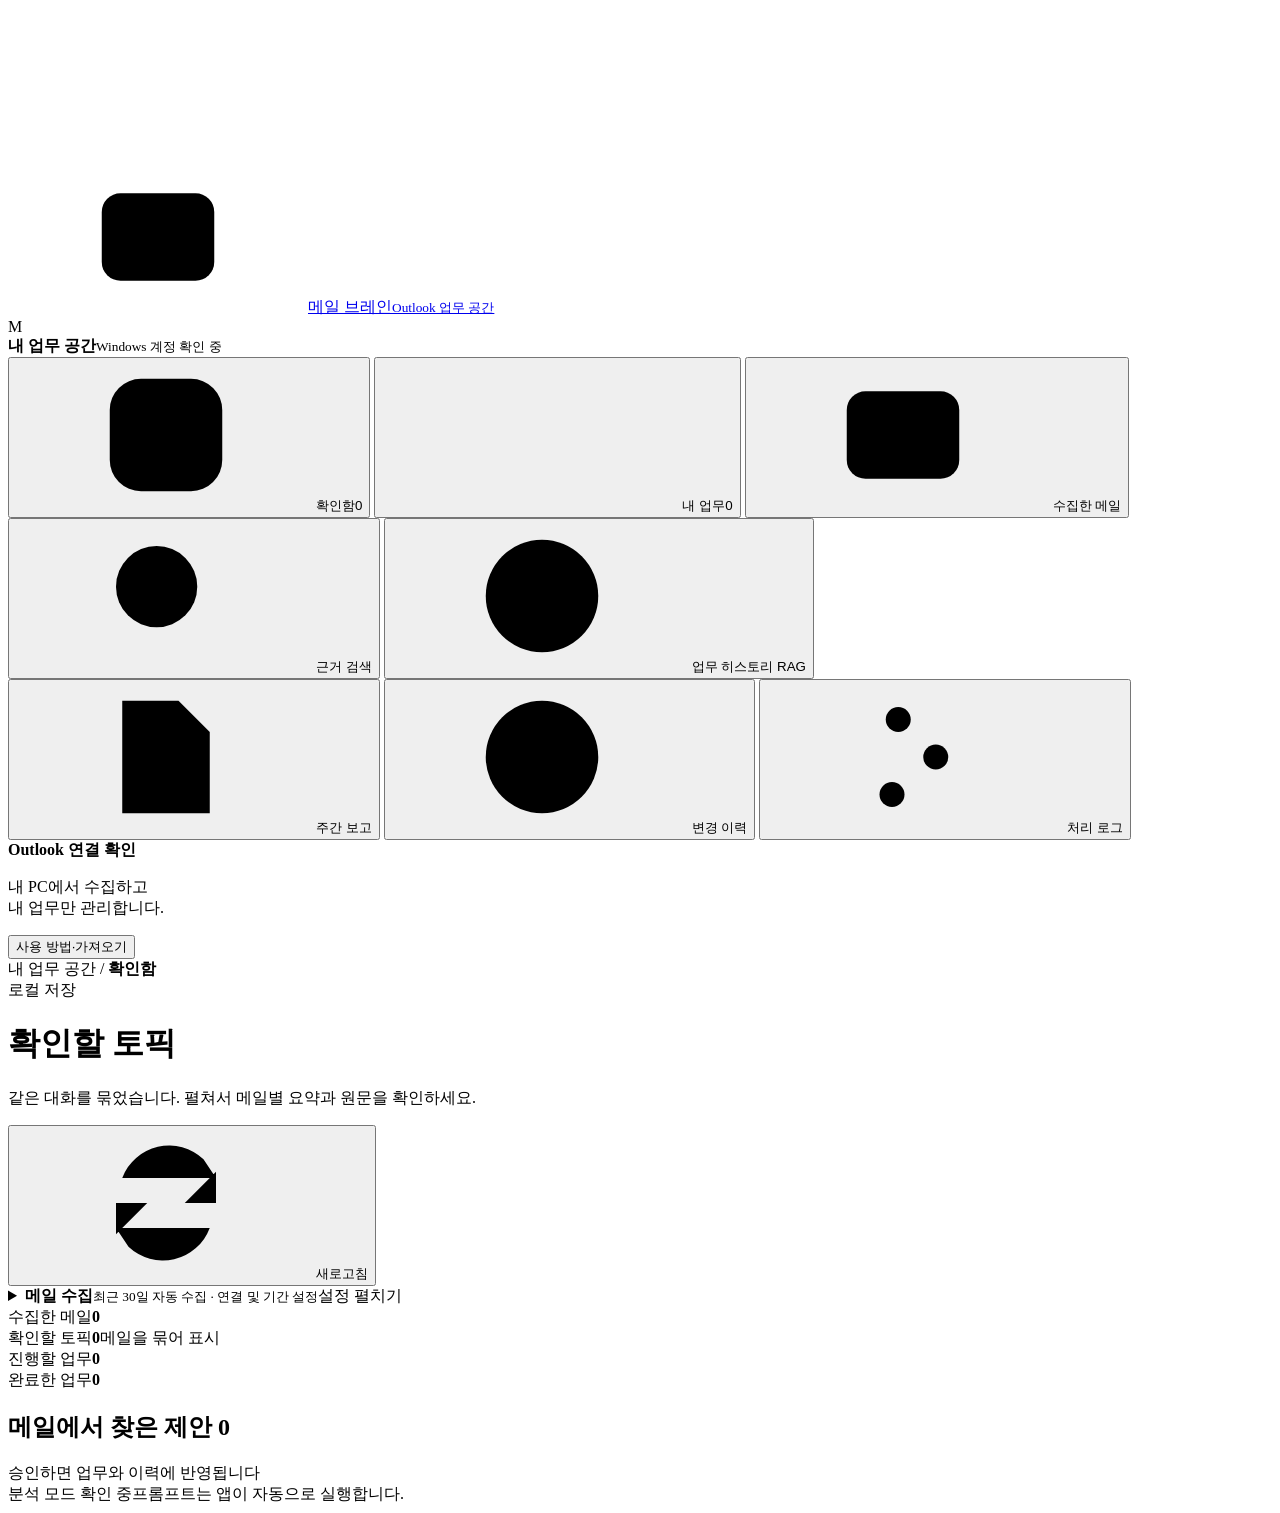
==== static/index.html @ fd4b66a0 "v0.1버전 커밋" ====
<!doctype html>
<html lang="ko"><head><meta charset="utf-8"><meta name="viewport" content="width=device-width,initial-scale=1"><title>메일 브레인 · Outlook 업무 공간</title><link rel="stylesheet" href="/app.css"></head><body data-page="review">
<svg class="symbols" aria-hidden="true"><defs>
<symbol id="i-mail" viewBox="0 0 24 24"><rect x="3" y="5" width="18" height="14" rx="3"/><path d="m4 7 8 6 8-6"/></symbol>
<symbol id="i-check" viewBox="0 0 24 24"><rect x="3" y="3" width="18" height="18" rx="5"/><path d="m7 12 3 3 7-7"/></symbol>
<symbol id="i-list" viewBox="0 0 24 24"><path d="M9 6h12M9 12h12M9 18h12M3 6h1M3 12h1M3 18h1"/></symbol>
<symbol id="i-search" viewBox="0 0 24 24"><circle cx="10.5" cy="10.5" r="6.5"/><path d="m16 16 5 5"/></symbol>
<symbol id="i-report" viewBox="0 0 24 24"><path d="M14 3H5v18h14V8zM14 3v5h5M8 12h8M8 16h6"/></symbol>
<symbol id="i-clock" viewBox="0 0 24 24"><circle cx="12" cy="12" r="9"/><path d="M12 7v5l3 2"/></symbol>
<symbol id="i-refresh" viewBox="0 0 24 24"><path d="M20 7v5h-5M4 17v-5h5M5 8a8 8 0 0 1 13-3l2 3M19 16a8 8 0 0 1-13 3l-2-3"/></symbol>
<symbol id="i-calendar" viewBox="0 0 24 24"><rect x="3" y="5" width="18" height="16" rx="3"/><path d="M7 2v6M17 2v6M3 10h18M7 14h3M14 14h3"/></symbol>
<symbol id="i-settings" viewBox="0 0 24 24"><path d="M4 6h16M4 12h16M4 18h16"/><circle cx="9" cy="6" r="2"/><circle cx="15" cy="12" r="2"/><circle cx="8" cy="18" r="2"/></symbol>
<symbol id="i-arrow" viewBox="0 0 24 24"><path d="M5 12h14m-5-5 5 5-5 5"/></symbol>
</defs></svg>
<aside class="sidebar">
 <a class="brand" href="/" aria-label="메일 브레인 홈"><span class="brand-icon"><svg><use href="#i-mail"/></svg></span><span>메일 브레인<small>Outlook 업무 공간</small></span></a>
 <div class="workspace"><span class="avatar" id="avatar">M</span><div><b>내 업무 공간</b><small id="sidebar-account">Windows 계정 확인 중</small></div></div>
 <nav aria-label="업무 메뉴">
  <button class="active" data-tab="review"><svg><use href="#i-check"/></svg>확인함<span class="nav-count" id="nav-review">0</span></button>
  <button data-tab="tasks"><svg><use href="#i-list"/></svg>내 업무<span class="nav-count" id="nav-task">0</span></button>
  <button data-tab="mails"><svg><use href="#i-mail"/></svg>수집한 메일</button>
  <button data-tab="search"><svg><use href="#i-search"/></svg>근거 검색</button>
  <button data-tab="worklog"><svg><use href="#i-clock"/></svg>업무 히스토리 <span class="nav-count">RAG</span></button>
  <div class="nav-divider"></div>
  <button data-tab="reports"><svg><use href="#i-report"/></svg>주간 보고</button>
  <button data-tab="history"><svg><use href="#i-clock"/></svg>변경 이력</button>
  <button data-tab="runs"><svg><use href="#i-settings"/></svg>처리 로그</button>
 </nav>
 <div class="sidebar-bottom"><div class="connection-dot"><span id="sidebar-dot"></span><b id="sidebar-connection">Outlook 연결 확인</b></div><p>내 PC에서 수집하고<br>내 업무만 관리합니다.</p><button class="sidebar-link" id="open-help">사용 방법·가져오기</button></div>
</aside>
<div class="app-shell">
 <header class="topbar"><div class="breadcrumb">내 업무 공간 <span>/</span> <b id="breadcrumb">확인함</b></div><div class="top-right"><span id="today"></span><span class="local-badge"><span></span>로컬 저장</span></div></header>
 <main>
  <div class="page-heading"><div><h1 id="page-title">확인할 토픽</h1><p id="page-description">같은 대화를 묶었습니다. 펼쳐서 메일별 요약과 원문을 확인하세요.</p></div><button class="quiet" id="refresh"><svg><use href="#i-refresh"/></svg>새로고침</button></div>
  <div id="notice" role="status" aria-live="polite"></div>
  <details class="sync-panel"><summary class="sync-summary"><span><b>메일 수집</b><small>최근 30일 자동 수집 · 연결 및 기간 설정</small></span><span class="sync-summary-hint">설정 펼치기</span></summary>
   <div class="sync-main"><span class="outlook-icon">O</span><div class="sync-identity"><b>Outlook 메일 <span class="connection-label" id="connection-label">연결 확인 전</span></b><span id="identity">계정 확인 중</span></div><div class="sync-actions"><button id="probe">연결 확인</button><button id="range-open"><svg><use href="#i-calendar"/></svg>기간 지정</button><button class="primary" id="sync-now"><svg><use href="#i-refresh"/></svg>최근 30일 수집</button></div></div>
   <div class="sync-foot"><span id="sync-description">앱을 시작하면 최근 30일 메일을 자동으로 수집합니다.</span><span id="sync-time">수집 대기</span></div><div class="progress-track" id="sync-progress" hidden><div></div></div>
  </details>
  <div class="summary-strip"><div><span>수집한 메일</span><b id="n-mail">0</b></div><div><span>확인할 토픽</span><b id="n-review">0</b><span class="summary-note">메일을 묶어 표시</span></div><div><span>진행할 업무</span><b id="n-task">0</b></div><div><span>완료한 업무</span><b id="n-done">0</b></div></div>
  <section id="review"><div class="section-heading"><h2>메일에서 찾은 제안 <span id="review-count">0</span></h2><span class="subtle">승인하면 업무와 이력에 반영됩니다</span></div><div id="review-list"></div><div class="review-pagination"><span id="review-shown" class="subtle"></span><button id="review-more" hidden>제안 25건 더 보기</button></div></section>
  <section id="tasks" hidden>
   <div class="section-heading"><h2>업무 목록</h2><span class="subtle" id="task-result-count"></span></div>
   <div class="task-quick-filter"><label class="task-search-label">업무 검색<input id="task-query" type="search" placeholder="업무명 · 프로젝트 · 담당자"></label><label>상태<select id="filter"><option value="">전체 상태</option><option>미등록</option><option>등록완료</option><option>진행중</option><option>대기</option><option>완료</option><option>취소</option></select></label></div>
   <details class="advanced-filters"><summary>상세 필터 <span id="advanced-filter-count"></span></summary><div id="task-status-summary" class="task-status-summary"></div><div class="task-filterbar"><label>프로젝트<select id="task-project"><option value="">전체 프로젝트</option></select></label><label>목록 범위<select id="task-scope"><option value="active">일반 업무</option><option value="deleted">휴지통</option></select></label><label>완료일 시작<input id="task-completed-start" type="date"></label><label>완료일 종료<input id="task-completed-end" type="date"></label><button id="task-filter-reset">필터 초기화</button></div><p class="subtle">완료일을 지정하면 완료 시각이 기록된 업무만 표시합니다. 삭제한 업무는 휴지통에서 복원할 수 있습니다.</p></details>
   <p class="list-hint">업무를 펼치면 해결 방안·원문·상태 변경을 확인할 수 있습니다.</p><div id="task-list"></div>
  </section>
  <section id="mails" hidden><div class="section-heading"><h2>토픽별 메일</h2><span class="subtle">최근 수신일순 · 펼치면 메일별 요약과 원문</span></div><div id="mail-list"></div><button id="mail-more" hidden>토픽 25개 더 보기</button></section>
  <section id="worklog" hidden><form id="worklog-form"><div class="search-box"><svg><use href="#i-search"/></svg><input id="worklog-query" type="search" aria-label="업무 히스토리 질문" placeholder="예: QA 서버 카피 일정이 어떻게 바뀌었어?"><button class="primary">히스토리 검색</button></div><div class="history-filters"><label>시작일<input id="worklog-start" type="date"></label><label>종료일<input id="worklog-end" type="date"></label><label>토픽<select id="worklog-topic"><option value="">전체 토픽</option></select></label><button type="button" id="worklog-all">전체 일자 보기</button></div></form><p class="subtle">수집된 메일과 업무 변경을 로컬 RAG 색인에서 찾고 일자별로 연결합니다.</p><div id="worklog-result"></div></section>
  <section id="search" hidden><form id="search-form" class="search-box"><svg><use href="#i-search"/></svg><input id="query" type="search" aria-label="검색어" placeholder="프로젝트, 업무, 변경 이유의 핵심 단어로 검색" required><button class="primary">검색</button></form><p class="subtle">관련 메일 스레드와 업무 변경 이력을 함께 확인합니다.</p><div id="search-result"></div></section>
  <section id="reports" hidden><form id="report-form" class="report-toolbar"><label>시작일 <input id="start" type="date" required></label><span>—</span><label>종료일 <input id="end" type="date" required></label><button class="primary"><svg><use href="#i-report"/></svg>보고서 생성</button></form><p class="subtle">앱에 기록된 변경 이력을 기준으로 완료·진행·지연 업무를 집계합니다.</p><div id="report-list"></div></section>
  <section id="history" hidden><div class="section-heading"><h2>업무 타임라인</h2><span class="subtle">최근 변경 200건</span></div><div id="event-list"></div></section>
  <section id="runs" hidden><div class="section-heading"><h2>실행 기록</h2><span class="subtle">최근 실행 30건</span></div><div id="run-list"></div></section>
  <footer class="app-footer"><span id="mode">분석 모드 확인 중</span><span>프롬프트는 앱이 자동으로 실행합니다.</span></footer>
 </main>
</div>
<dialog id="solution-dialog" aria-labelledby="solution-dialog-title"><div class="dialog-top"><b id="solution-dialog-title">해결 방안</b><div class="button-row"><button id="solution-retry">다시 검토</button><button id="solution-close">닫기</button></div></div><div id="solution-content"></div></dialog>
<dialog id="detail"><div class="dialog-top"><b>메일 원문</b><button id="close-dialog" aria-label="원문 닫기">닫기</button></div><div id="detail-body"></div></dialog>
<dialog id="range-dialog"><div class="dialog-top"><h2>이전 메일 기간 지정</h2><button id="range-close" aria-label="기간 지정 닫기">닫기</button></div><p class="muted">선택한 기간의 메일만 조회합니다. 최근 30일은 별도 지정 없이 자동 수집됩니다.</p><form id="range-form"><div class="date-pair"><label>시작일<input id="collect-start" type="date" required></label><label>종료일<input id="collect-end" type="date" required></label></div><p class="subtle">종료일 포함 · 최대 366일씩 지정 · 이미 수집한 원문은 다시 읽지 않습니다.</p><button class="primary" type="submit">지정 기간 수집</button></form></dialog>
<dialog id="help-dialog"><div class="dialog-top"><h2>사용 방법</h2><button id="help-close">닫기</button></div><ol class="help-list"><li>Outlook에서 본인 계정으로 로그인합니다.</li><li>앱이 최근 30일을 수집합니다. 이전 메일은 기간을 지정하세요.</li><li>확인함에서 제안을 승인하고, 내 업무에서 진행 상태를 바꿉니다.</li><li>근거 검색과 주간 보고로 이력을 활용합니다.</li></ol><p class="muted">역할 프롬프트는 직접 실행하지 않아도 됩니다. 현재 기본 분석은 규칙 모드이며 AI 해설은 로컬 Ollama 설정 후 사용합니다.</p><hr><h3>파일 가져오기·실습</h3><div class="button-row"><label class="file">JSON 가져오기<input id="upload" type="file" accept=".json" hidden></label><button id="demo">가상 메일 추가</button></div><p class="subtle">가상 메일도 현재 데이터 폴더에 저장됩니다. 실제 업무와 분리하려면 별도 설정 파일을 사용하세요.</p></dialog>
<div id="menu-toast" role="status" aria-live="polite" aria-atomic="true" aria-hidden="true"></div>
<script>const TOKEN='__CSRF_TOKEN__';</script><script src="/app.js"></script><script src="/topics.js"></script><script src="/tasks.js"></script><script src="/solutions.js"></script>
</body></html>
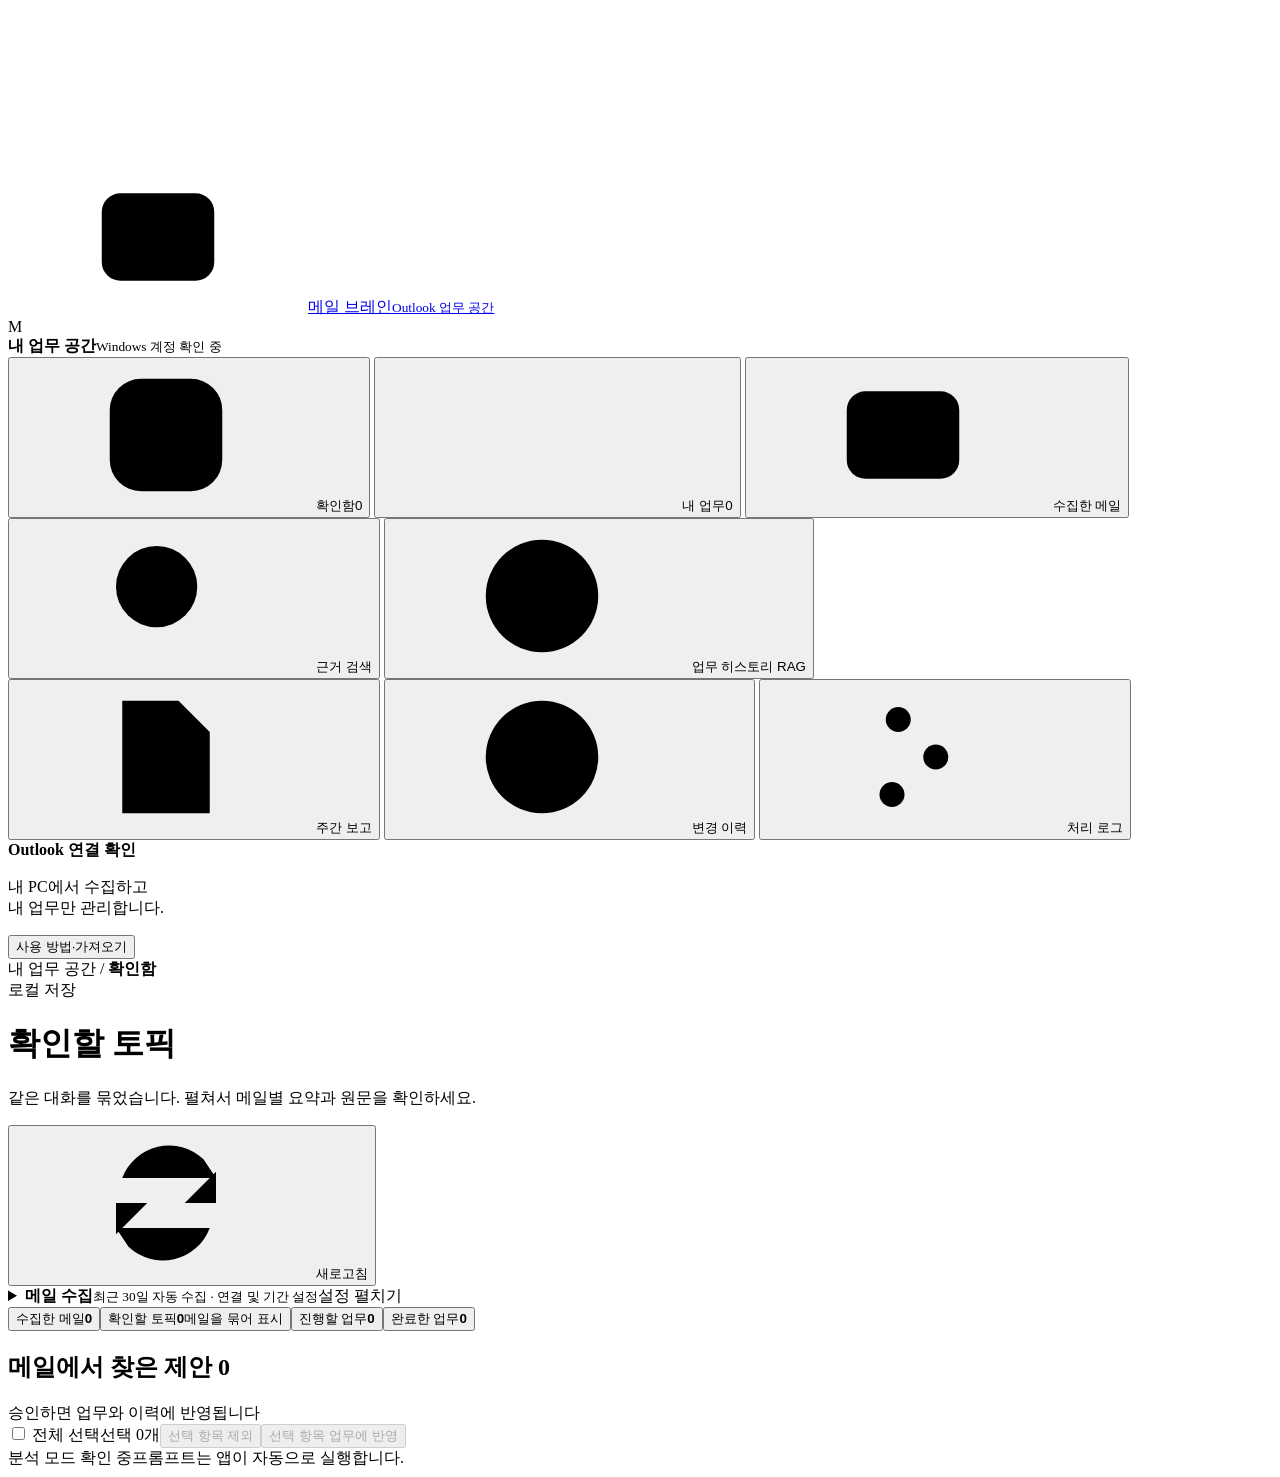
==== commit 2c3f7fd8: "업무관리 1·2차 개선: 처리 단계 관리, 일괄 처리, 전자결재 분류, 명사형 주간 보고 1차(work_mgmt_change_request.md) - 확인함: 대상 업무 콤보박스 " ====
--- a/static/index.html
+++ b/static/index.html
@@ -37,27 +37,29 @@
    <div class="sync-main"><span class="outlook-icon">O</span><div class="sync-identity"><b>Outlook 메일 <span class="connection-label" id="connection-label">연결 확인 전</span></b><span id="identity">계정 확인 중</span></div><div class="sync-actions"><button id="probe">연결 확인</button><button id="range-open"><svg><use href="#i-calendar"/></svg>기간 지정</button><button class="primary" id="sync-now"><svg><use href="#i-refresh"/></svg>최근 30일 수집</button></div></div>
    <div class="sync-foot"><span id="sync-description">앱을 시작하면 최근 30일 메일을 자동으로 수집합니다.</span><span id="sync-time">수집 대기</span></div><div class="progress-track" id="sync-progress" hidden><div></div></div>
   </details>
-  <div class="summary-strip"><div><span>수집한 메일</span><b id="n-mail">0</b></div><div><span>확인할 토픽</span><b id="n-review">0</b><span class="summary-note">메일을 묶어 표시</span></div><div><span>진행할 업무</span><b id="n-task">0</b></div><div><span>완료한 업무</span><b id="n-done">0</b></div></div>
-  <section id="review"><div class="section-heading"><h2>메일에서 찾은 제안 <span id="review-count">0</span></h2><span class="subtle">승인하면 업무와 이력에 반영됩니다</span></div><div id="review-list"></div><div class="review-pagination"><span id="review-shown" class="subtle"></span><button id="review-more" hidden>제안 25건 더 보기</button></div></section>
+  <div class="summary-strip"><button type="button" data-summary="mail" title="수집한 메일 목록 보기"><span>수집한 메일</span><b id="n-mail">0</b></button><button type="button" data-summary="review" title="처리할 후보가 있는 토픽만 보기"><span>확인할 토픽</span><b id="n-review">0</b><span class="summary-note">메일을 묶어 표시</span></button><button type="button" data-summary="open" title="내 업무에서 처리완료 전 업무만 보기"><span>진행할 업무</span><b id="n-task">0</b></button><button type="button" data-summary="done" title="내 업무에서 처리완료 업무만 보기"><span>완료한 업무</span><b id="n-done">0</b></button></div>
+  <section id="review"><div class="section-heading"><h2>메일에서 찾은 제안 <span id="review-count">0</span></h2><span class="subtle">승인하면 업무와 이력에 반영됩니다</span></div><div class="bulk-bar" id="review-bulk"><label><input type="checkbox" id="review-select-all"> 전체 선택</label><span id="review-selected" class="subtle">선택 0개</span><button id="review-bulk-reject" disabled>선택 항목 제외</button><button class="primary" id="review-bulk-accept" disabled>선택 항목 업무에 반영</button></div><div id="review-list"></div><div class="review-pagination"><span id="review-shown" class="subtle"></span><button id="review-more" hidden>제안 25건 더 보기</button></div></section>
   <section id="tasks" hidden>
    <div class="section-heading"><h2>업무 목록</h2><span class="subtle" id="task-result-count"></span></div>
-   <div class="task-quick-filter"><label class="task-search-label">업무 검색<input id="task-query" type="search" placeholder="업무명 · 프로젝트 · 담당자"></label><label>상태<select id="filter"><option value="">전체 상태</option><option>미등록</option><option>등록완료</option><option>진행중</option><option>대기</option><option>완료</option><option>취소</option></select></label></div>
-   <details class="advanced-filters"><summary>상세 필터 <span id="advanced-filter-count"></span></summary><div id="task-status-summary" class="task-status-summary"></div><div class="task-filterbar"><label>프로젝트<select id="task-project"><option value="">전체 프로젝트</option></select></label><label>목록 범위<select id="task-scope"><option value="active">일반 업무</option><option value="deleted">휴지통</option></select></label><label>완료일 시작<input id="task-completed-start" type="date"></label><label>완료일 종료<input id="task-completed-end" type="date"></label><button id="task-filter-reset">필터 초기화</button></div><p class="subtle">완료일을 지정하면 완료 시각이 기록된 업무만 표시합니다. 삭제한 업무는 휴지통에서 복원할 수 있습니다.</p></details>
-   <p class="list-hint">업무를 펼치면 해결 방안·원문·상태 변경을 확인할 수 있습니다.</p><div id="task-list"></div>
+   <div class="task-quick-filter"><label class="task-search-label">업무 검색<input id="task-query" type="search" placeholder="업무명 · 담당자"></label><label>처리 유형<select id="task-kind"><option value="">전체</option><option>일반업무</option><option>전자결재</option></select></label><label>처리 단계<select id="filter"><option value="">전체 단계</option></select></label></div>
+   <details class="advanced-filters"><summary>상세 필터 <span id="advanced-filter-count"></span></summary><div id="task-status-summary" class="task-status-summary"></div><div class="task-filterbar"><label>목록 범위<select id="task-scope"><option value="active">일반 업무</option><option value="deleted">휴지통</option></select></label><label>완료일 시작<input id="task-completed-start" type="date"></label><label>완료일 종료<input id="task-completed-end" type="date"></label><button id="task-filter-reset">필터 초기화</button></div><p class="subtle">완료일을 지정하면 완료 시각이 기록된 업무만 표시합니다. 삭제한 업무는 휴지통에서 복원할 수 있습니다.</p></details>
+<p class="list-hint">일반업무는 [확인] → [진행] → [처리 완료], 전자결재는 [처리 완료] 버튼으로 단계를 바꿉니다. 처리완료 업무는 [재진행]으로 되돌릴 수 있습니다.</p>
+   <div id="task-list"></div>
   </section>
-  <section id="mails" hidden><div class="section-heading"><h2>토픽별 메일</h2><span class="subtle">최근 수신일순 · 펼치면 메일별 요약과 원문</span></div><div id="mail-list"></div><button id="mail-more" hidden>토픽 25개 더 보기</button></section>
+  <section id="mails" hidden><div class="section-heading"><h2>토픽별 메일</h2><span class="subtle">최근 수신일순 · 펼치면 메일별 요약과 원문</span></div><div class="mail-category-filter" role="group" aria-label="회신초안"><button class="selected" data-mail-category="all">전체</button><button data-mail-category="work">업무메일</button><button data-mail-category="approval">전자결재</button><button data-mail-category="approval-pending">진행알림</button><button data-mail-category="approval-done">결재완료</button></div><div id="mail-list"></div><button id="mail-more" hidden>토픽 25개 더 보기</button></section>
   <section id="worklog" hidden><form id="worklog-form"><div class="search-box"><svg><use href="#i-search"/></svg><input id="worklog-query" type="search" aria-label="업무 히스토리 질문" placeholder="예: QA 서버 카피 일정이 어떻게 바뀌었어?"><button class="primary">히스토리 검색</button></div><div class="history-filters"><label>시작일<input id="worklog-start" type="date"></label><label>종료일<input id="worklog-end" type="date"></label><label>토픽<select id="worklog-topic"><option value="">전체 토픽</option></select></label><button type="button" id="worklog-all">전체 일자 보기</button></div></form><p class="subtle">수집된 메일과 업무 변경을 로컬 RAG 색인에서 찾고 일자별로 연결합니다.</p><div id="worklog-result"></div></section>
   <section id="search" hidden><form id="search-form" class="search-box"><svg><use href="#i-search"/></svg><input id="query" type="search" aria-label="검색어" placeholder="프로젝트, 업무, 변경 이유의 핵심 단어로 검색" required><button class="primary">검색</button></form><p class="subtle">관련 메일 스레드와 업무 변경 이력을 함께 확인합니다.</p><div id="search-result"></div></section>
-  <section id="reports" hidden><form id="report-form" class="report-toolbar"><label>시작일 <input id="start" type="date" required></label><span>—</span><label>종료일 <input id="end" type="date" required></label><button class="primary"><svg><use href="#i-report"/></svg>보고서 생성</button></form><p class="subtle">앱에 기록된 변경 이력을 기준으로 완료·진행·지연 업무를 집계합니다.</p><div id="report-list"></div></section>
+  <section id="reports" hidden><form id="report-form" class="report-toolbar"><label>시작일 <input id="start" type="date" required></label><span>—</span><label>종료일 <input id="end" type="date" required></label><button class="primary"><svg><use href="#i-report"/></svg>보고서 생성</button></form><p class="subtle">내 업무에서 확정된 업무(일반업무 확인완료 이상, 전자결재 처리완료)만 반영합니다. 항목별로 요약·기간을 수정하거나 삭제할 수 있고, 차주 계획은 금주 업무를 바탕으로 작성됩니다.</p><div id="report-list"></div></section>
   <section id="history" hidden><div class="section-heading"><h2>업무 타임라인</h2><span class="subtle">최근 변경 200건</span></div><div id="event-list"></div></section>
   <section id="runs" hidden><div class="section-heading"><h2>실행 기록</h2><span class="subtle">최근 실행 30건</span></div><div id="run-list"></div></section>
   <footer class="app-footer"><span id="mode">분석 모드 확인 중</span><span>프롬프트는 앱이 자동으로 실행합니다.</span></footer>
  </main>
 </div>
 <dialog id="solution-dialog" aria-labelledby="solution-dialog-title"><div class="dialog-top"><b id="solution-dialog-title">해결 방안</b><div class="button-row"><button id="solution-retry">다시 검토</button><button id="solution-close">닫기</button></div></div><div id="solution-content"></div></dialog>
+<dialog id="reply-dialog"><div class="dialog-top"><div><b>회신초안</b><small id="reply-subject" class="reply-subject"></small></div><div class="button-row"><button id="reply-copy" class="primary">복사</button><button id="reply-close">닫기</button></div></div><p class="subtle">내용을 검토하고 필요한 부분을 수정한 뒤 메일에 붙여 넣어주세요.</p><textarea id="reply-text" rows="10" aria-label="회신초안"></textarea></dialog>
 <dialog id="detail"><div class="dialog-top"><b>메일 원문</b><button id="close-dialog" aria-label="원문 닫기">닫기</button></div><div id="detail-body"></div></dialog>
 <dialog id="range-dialog"><div class="dialog-top"><h2>이전 메일 기간 지정</h2><button id="range-close" aria-label="기간 지정 닫기">닫기</button></div><p class="muted">선택한 기간의 메일만 조회합니다. 최근 30일은 별도 지정 없이 자동 수집됩니다.</p><form id="range-form"><div class="date-pair"><label>시작일<input id="collect-start" type="date" required></label><label>종료일<input id="collect-end" type="date" required></label></div><p class="subtle">종료일 포함 · 최대 366일씩 지정 · 이미 수집한 원문은 다시 읽지 않습니다.</p><button class="primary" type="submit">지정 기간 수집</button></form></dialog>
 <dialog id="help-dialog"><div class="dialog-top"><h2>사용 방법</h2><button id="help-close">닫기</button></div><ol class="help-list"><li>Outlook에서 본인 계정으로 로그인합니다.</li><li>앱이 최근 30일을 수집합니다. 이전 메일은 기간을 지정하세요.</li><li>확인함에서 제안을 승인하고, 내 업무에서 진행 상태를 바꿉니다.</li><li>근거 검색과 주간 보고로 이력을 활용합니다.</li></ol><p class="muted">역할 프롬프트는 직접 실행하지 않아도 됩니다. 현재 기본 분석은 규칙 모드이며 AI 해설은 로컬 Ollama 설정 후 사용합니다.</p><hr><h3>파일 가져오기·실습</h3><div class="button-row"><label class="file">JSON 가져오기<input id="upload" type="file" accept=".json" hidden></label><button id="demo">가상 메일 추가</button></div><p class="subtle">가상 메일도 현재 데이터 폴더에 저장됩니다. 실제 업무와 분리하려면 별도 설정 파일을 사용하세요.</p></dialog>
 <div id="menu-toast" role="status" aria-live="polite" aria-atomic="true" aria-hidden="true"></div>
-<script>const TOKEN='__CSRF_TOKEN__';</script><script src="/app.js"></script><script src="/topics.js"></script><script src="/tasks.js"></script><script src="/solutions.js"></script>
+<script>const TOKEN='__CSRF_TOKEN__';</script><script src="/app.js"></script><script src="/topics.js"></script><script src="/tasks.js"></script><script src="/solutions.js"></script><script src="/reports.js"></script>
 </body></html>
